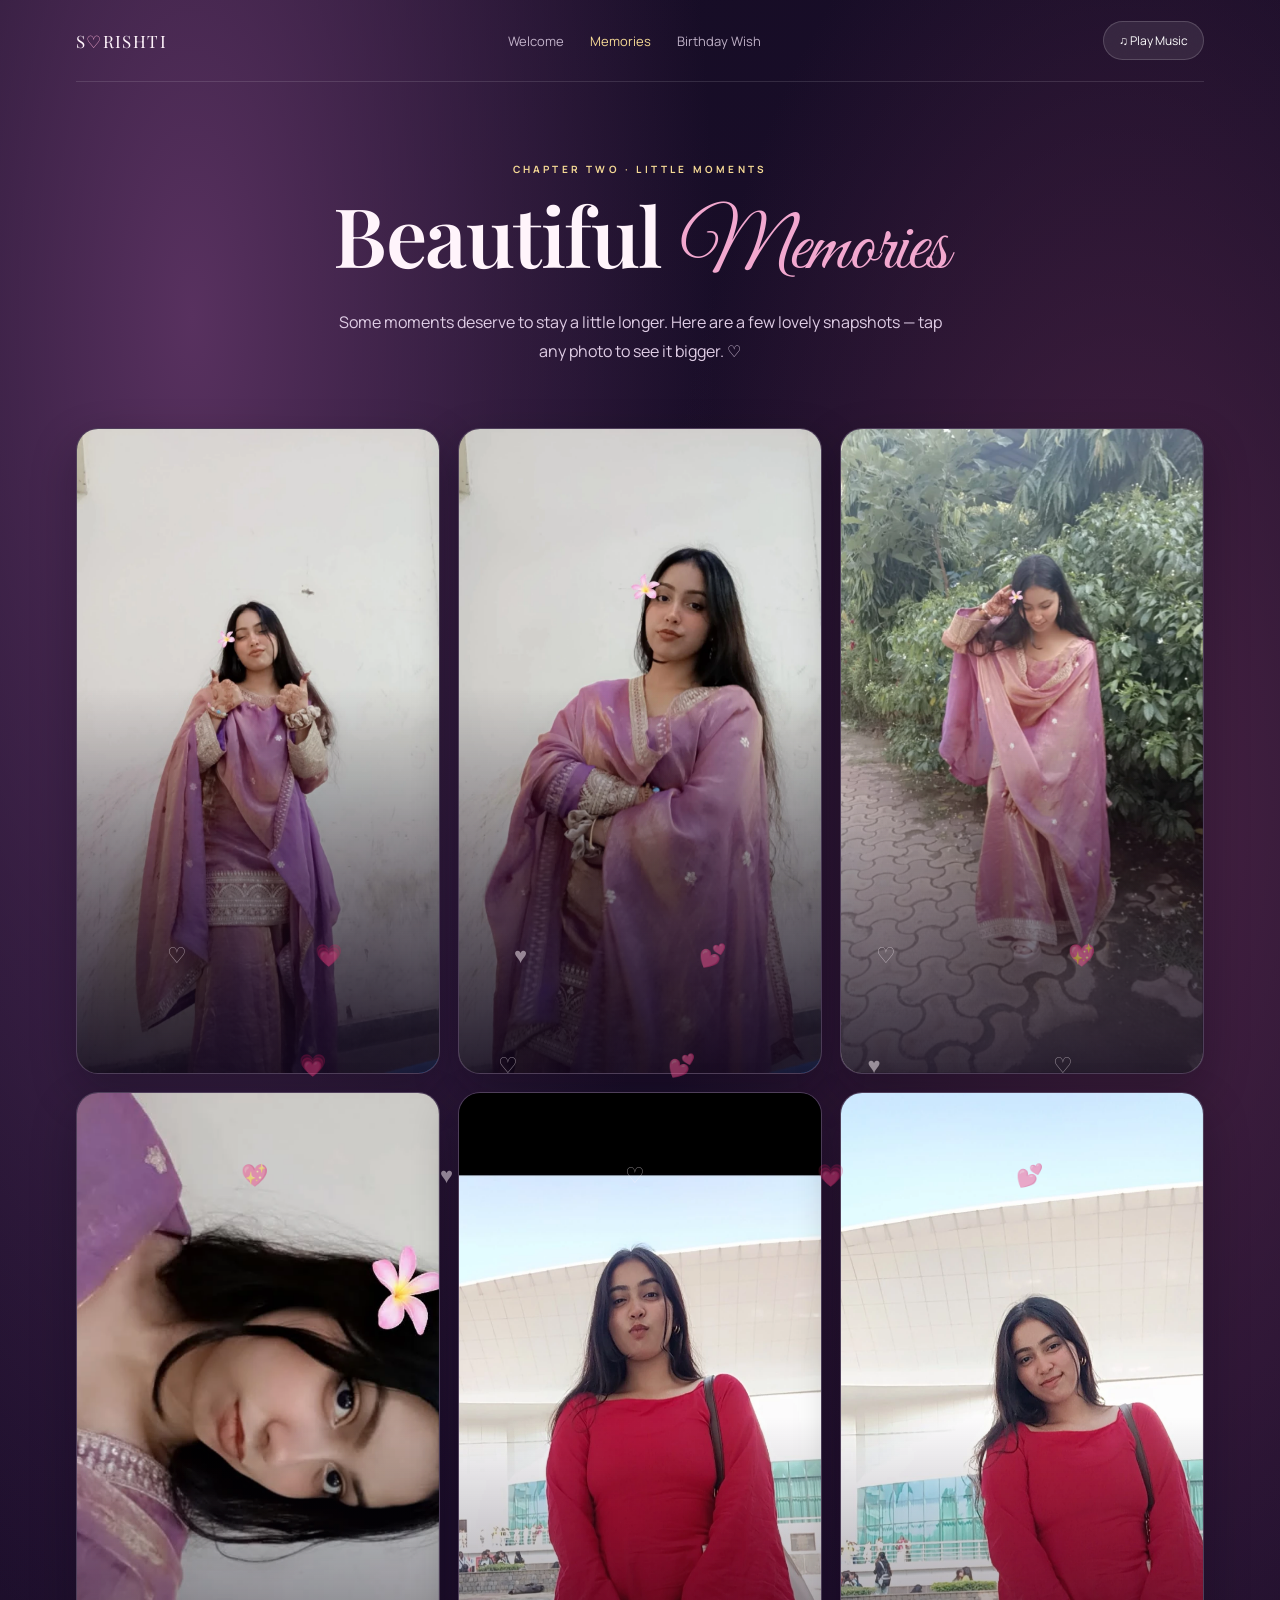
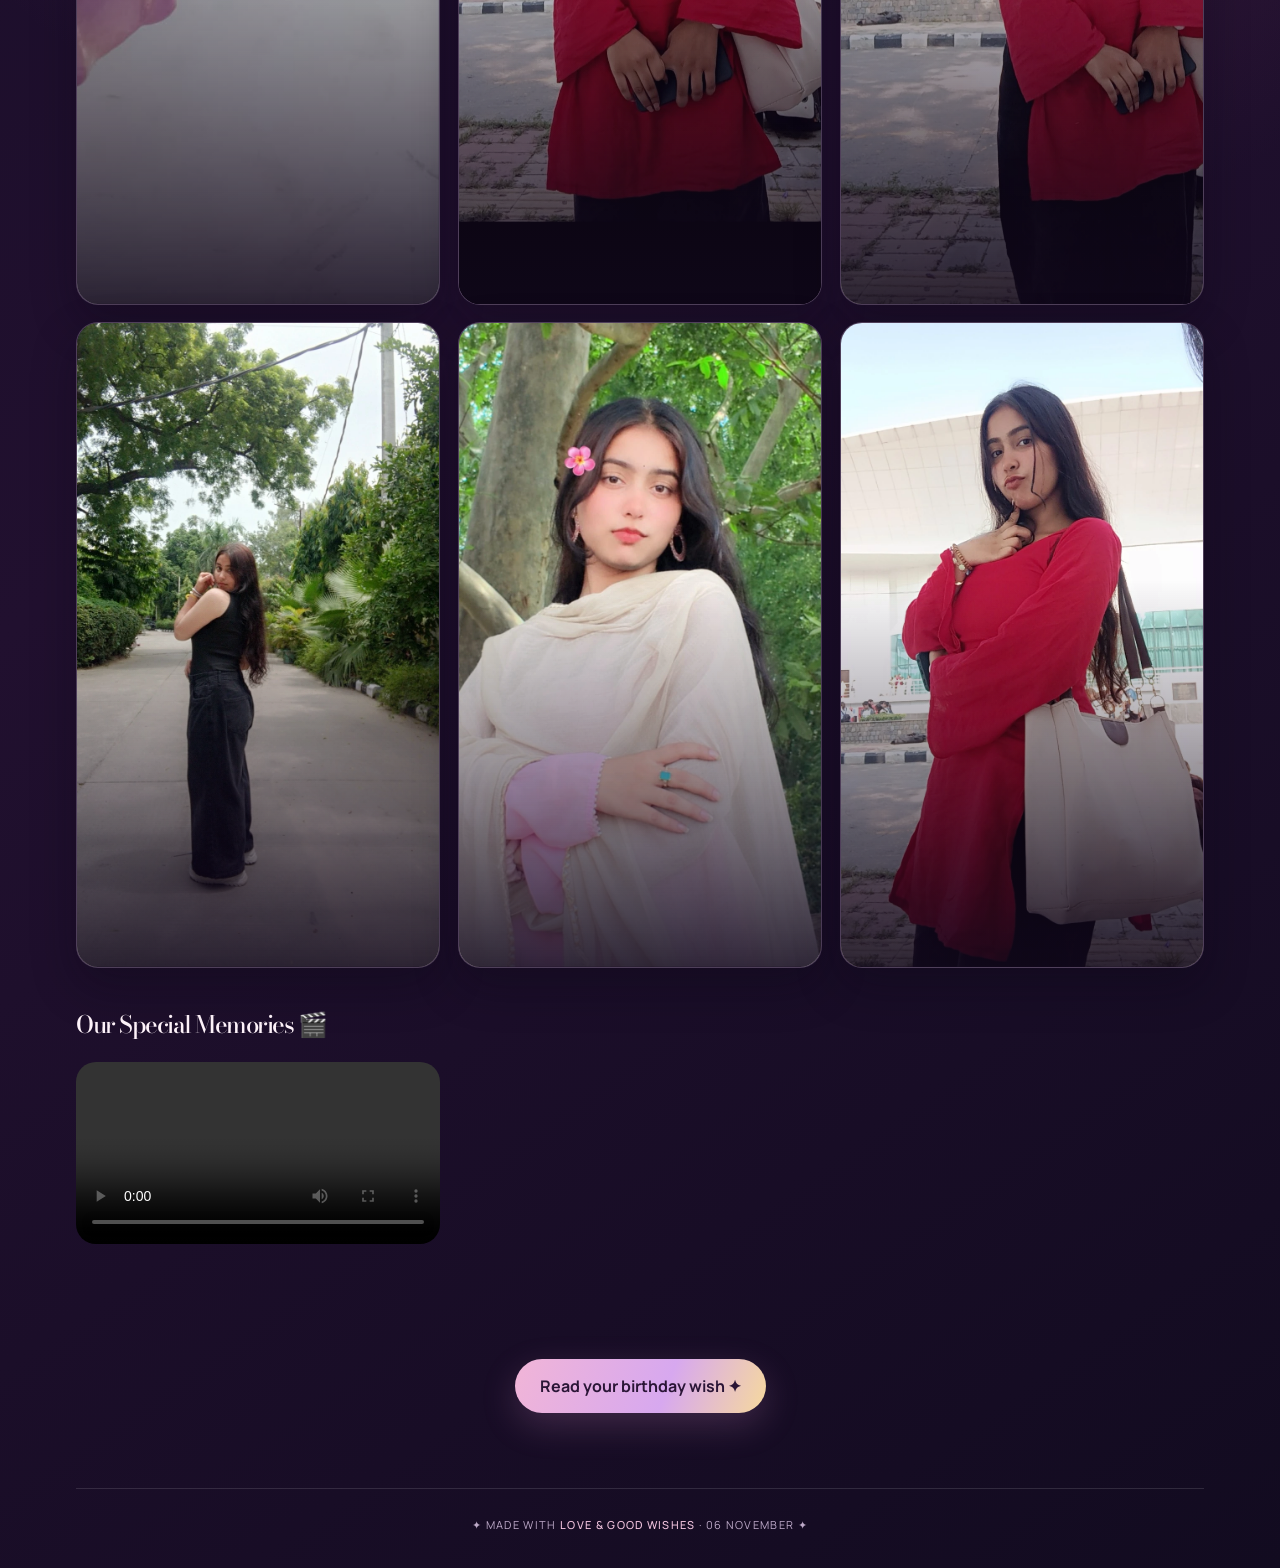
==== memories.html @ ca3b1da4 "Update memories.html" ====
<!DOCTYPE html>
<html lang="en">
<head>
<meta charset="UTF-8"><meta name="viewport" content="width=device-width, initial-scale=1">
<meta name="theme-color" content="#160d27">
<title>Beautiful Memories | Srishti ♡</title>
<link rel="stylesheet" href="style.css">
</head>
<body>
<div class="shell">

    <header class="topbar">
      <a class="brand" href="index.html">S<span>♡</span>RISHTI</a>
      <nav class="nav">
        <a class="" href="index.html">Welcome</a>
        <a class="active" href="memories.html">Memories</a>
        <a class="" href="wish.html">Birthday Wish</a>
      </nav>
      <button class="music-btn" data-music type="button"><span class="music-dot"></span> Play Music</button>
    </header>

<main>
<section class="page-hero">
 <div class="eyebrow">CHAPTER TWO · LITTLE MOMENTS</div>
 <h1>Beautiful <span class="script">Memories</span></h1>
 <p>Some moments deserve to stay a little longer. Here are a few lovely snapshots — tap any photo to see it bigger. ♡</p>
</section>
<section class="gallery">
<article class="photo-card">
  <img src="memory-6.webp" alt="Memory 1">
</article>

<article class="photo-card">
  <img src="memory-7.webp" alt="Memory 2">
</article>

<article class="photo-card">
  <img src="memory-8.webp" alt="Memory 3">
</article>

<article class="photo-card">
  <img src="memory-9.webp" alt="Memory 4">
</article>

<article class="photo-card">
  <img src="memory-1.webp" alt="Memory 5">
</article>

<article class="photo-card">
  <img src="memory-2.webp" alt="Memory 6">
</article>

<article class="photo-card">
  <img src="memory-3.webp" alt="Memory 7">
</article>

<article class="photo-card">
  <img src="memory-4.webp" alt="Memory 8">
</article>

<article class="photo-card">
  <img src="memory-5.webp" alt="Memory 9">
</article>
<section class="memory-video">
  <h2>Our Special Memories 🎬</h2>
  <video controls playsinline preload="metadata"
         style="width:100%;max-width:650px;border-radius:20px;">
    <source src="srishti-video.mp4" type="video/mp4">
    Your browser does not support video.
  </video>
</section>

</section>
<div class="lightbox" id="lightbox"><button type="button" aria-label="Close">×</button><img src="" alt="Expanded memory"></div>
<div style="text-align:center;padding:0 0 75px"><a class="cta" href="wish.html">Read your birthday wish ✦</a></div>
</main>

<footer class="footer">✦ MADE WITH <b>LOVE & GOOD WISHES</b> · 06 NOVEMBER ✦</footer>
</div>
<audio id="birthdayAudio" src="inaam.mp3" preload="auto" loop></audio>
<script src="app.js"></script>
</body></html>
---- style.css ----
@import url('https://fonts.googleapis.com/css2?family=Bodoni+Moda:opsz,wght@6..96,400;6..96,500;6..96,600;6..96,700&family=Great+Vibes&family=Manrope:wght@400;500;600;700;800&display=swap');

@import url('https://fonts.googleapis.com/css2?family=DM+Sans:wght@400;500;600;700&family=Playfair+Display:wght@500;600;700&family=Great+Vibes&display=swap');
:root{--night:#160d27;--night2:#241239;--plum:#43204f;--pink:#f2a8cf;--rose:#d96da9;--lilac:#c9a8f0;--gold:#f5d995;--cream:#fff4fb;--muted:#d8c5df;--glass:rgba(255,255,255,.085);--line:rgba(255,255,255,.17)}
*{box-sizing:border-box}html{scroll-behavior:smooth}body{margin:0;min-height:100vh;color:var(--cream);font-family:'DM Sans',sans-serif;background:radial-gradient(ellipse at 15% 10%,#58315f 0,transparent 34%),radial-gradient(ellipse at 88% 25%,#492344 0,transparent 30%),linear-gradient(145deg,#140c24,#21102f 55%,#120b20);overflow-x:hidden}
body:before{content:"";position:fixed;inset:0;pointer-events:none;opacity:.22;background-image:radial-gradient(#fff 1px,transparent 1.5px);background-size:83px 83px;mask-image:linear-gradient(to bottom,black,transparent 85%);z-index:0}
a{color:inherit;text-decoration:none}button{font:inherit;cursor:pointer}.shell{position:relative;z-index:1;max-width:1180px;margin:auto;padding:0 26px}.topbar{height:82px;display:flex;align-items:center;justify-content:space-between;gap:18px;border-bottom:1px solid rgba(255,255,255,.12);position:relative;z-index:5}.brand{font-family:'Playfair Display',serif;letter-spacing:.08em;font-size:17px}.brand span{color:var(--pink)}.nav{display:flex;align-items:center;gap:26px;color:#e8d9ee;font-size:13px}.nav a{opacity:.8;transition:.25s}.nav a:hover,.nav a.active{opacity:1;color:var(--gold)}.music-btn{border:1px solid var(--line);background:var(--glass);color:white;border-radius:999px;padding:10px 15px;font-size:12px;display:flex;align-items:center;gap:9px;backdrop-filter:blur(12px)}.music-dot{width:7px;height:7px;background:var(--pink);border-radius:50%;box-shadow:0 0 12px var(--pink)}
.eyebrow{font-size:10px;letter-spacing:.32em;text-transform:uppercase;color:var(--gold);font-weight:700}.serif{font-family:'Playfair Display',serif}.script{font-family:'Great Vibes',cursive;color:var(--pink);font-weight:400}.hero{min-height:calc(100vh - 82px);display:grid;place-items:center;text-align:center;padding:70px 0 90px;position:relative}.hero-inner{max-width:850px;position:relative}.hero h1{font-family:'Playfair Display',serif;font-size:clamp(64px,12vw,132px);line-height:.96;letter-spacing:-.055em;margin:22px 0 8px;text-shadow:0 10px 45px #e18acb38}.hero h1 .name{display:block;color:#ffe8f5;font-style:italic}.hero .scriptline{font-size:clamp(38px,6vw,66px);margin:4px 0 22px}.lead{max-width:590px;margin:0 auto;color:#e6d5e9;line-height:1.85;font-size:15px}.pill{display:inline-flex;align-items:center;gap:9px;border:1px solid var(--line);background:rgba(255,255,255,.06);border-radius:999px;padding:10px 16px;color:#f3ddec;font-size:11px;letter-spacing:.14em;text-transform:uppercase}.cta{display:inline-flex;align-items:center;justify-content:center;gap:12px;margin-top:30px;border:0;border-radius:999px;padding:16px 25px;background:linear-gradient(110deg,#f1b5d7,#d7a8ef 60%,#f6d99d);color:#2a1536;font-weight:700;box-shadow:0 12px 35px #d88ecb35;transition:transform .25s,box-shadow .25s}.cta:hover{transform:translateY(-3px);box-shadow:0 18px 42px #d88ecb55}.ghost{display:inline-flex;border:1px solid var(--line);border-radius:999px;padding:14px 20px;margin-top:14px;color:#f7e8f4;background:rgba(255,255,255,.04)}.orb{position:absolute;border-radius:50%;filter:blur(1px);pointer-events:none;animation:float 8s ease-in-out infinite}.orb.one{width:160px;height:160px;background:radial-gradient(circle,#d979b850,transparent 70%);left:-8%;top:16%}.orb.two{width:230px;height:230px;background:radial-gradient(circle,#a884df3b,transparent 70%);right:-13%;bottom:12%;animation-delay:-3s}.sparkle{position:absolute;color:#f5c7e7;opacity:.75;animation:twinkle 3.2s infinite}.sparkle.s1{left:12%;top:26%}.sparkle.s2{right:13%;top:18%;animation-delay:1s}.sparkle.s3{right:24%;bottom:17%;animation-delay:2s}.countdown{display:flex;justify-content:center;gap:10px;margin:38px auto 0}.timebox{min-width:76px;padding:13px 10px;border:1px solid var(--line);border-radius:17px;background:rgba(255,255,255,.055);backdrop-filter:blur(10px)}.timebox b{display:block;font-family:'Playfair Display',serif;font-size:26px;color:#fff}.timebox small{font-size:9px;letter-spacing:.18em;color:#d9c4df;text-transform:uppercase}
.section{padding:80px 0}.section-head{text-align:center;margin:0 auto 36px;max-width:720px}.section-head h2{font:600 clamp(38px,6vw,64px)/1.1 'Playfair Display',serif;margin:12px 0}.section-head p{color:#ddcce4;line-height:1.8}.feature-grid{display:grid;grid-template-columns:repeat(3,1fr);gap:18px}.feature{padding:24px;border:1px solid var(--line);background:linear-gradient(145deg,rgba(255,255,255,.09),rgba(255,255,255,.035));border-radius:22px;min-height:180px;backdrop-filter:blur(10px)}.feature .icon{font-size:26px}.feature h3{font:600 20px 'Playfair Display',serif;margin:16px 0 8px}.feature p{font-size:13px;line-height:1.7;color:#d9c9e0;margin:0}
.page-hero{padding:80px 0 40px;text-align:center}.page-hero h1{font:600 clamp(48px,8vw,82px)/1.05 'Playfair Display',serif;margin:15px 0}.page-hero p{color:#dfcde5;max-width:620px;margin:0 auto;line-height:1.8}.gallery{display:grid;grid-template-columns:repeat(3,1fr);gap:18px;padding:22px 0 80px}.photo-card{position:relative;overflow:hidden;border:1px solid var(--line);border-radius:22px;background:#2b1839;min-height:310px;cursor:pointer;box-shadow:0 18px 45px #08051155;transition:transform .35s,border-color .35s}.photo-card:nth-child(2),.photo-card:nth-child(5){transform:translateY(28px)}.photo-card:hover{transform:translateY(-7px) scale(1.015);border-color:#efb1dc}.photo-card:nth-child(2):hover,.photo-card:nth-child(5):hover{transform:translateY(18px) scale(1.015)}.photo-card img{width:100%;height:100%;min-height:310px;object-fit:cover;display:block;transition:transform .7s}.photo-card:hover img{transform:scale(1.06)}.photo-card:after{content:"";position:absolute;inset:40% 0 0;background:linear-gradient(transparent,rgba(17,8,28,.86))}.photo-caption{position:absolute;z-index:1;bottom:18px;left:20px;right:20px;font:20px 'Playfair Display',serif}.photo-caption small{display:block;font:10px 'DM Sans',sans-serif;letter-spacing:.18em;text-transform:uppercase;color:var(--gold);margin-bottom:6px}
.lightbox{position:fixed;inset:0;background:rgba(9,4,17,.91);z-index:30;display:none;align-items:center;justify-content:center;padding:24px;backdrop-filter:blur(12px)}.lightbox.open{display:flex}.lightbox img{max-width:min(90vw,650px);max-height:84vh;object-fit:contain;border-radius:16px;box-shadow:0 20px 70px #000}.lightbox button{position:absolute;top:22px;right:25px;border:1px solid var(--line);background:#ffffff18;color:white;border-radius:50%;width:44px;height:44px;font-size:22px}
.wish-wrap{max-width:850px;margin:0 auto 90px;text-align:center}.envelope{margin:34px auto 26px;width:min(100%,520px);height:280px;position:relative;border:1px solid #f0b5d64d;border-radius:18px;background:linear-gradient(135deg,#6c3a71,#39204e);box-shadow:0 28px 80px #09041177;display:grid;place-items:center;overflow:hidden}.envelope:before{content:"";position:absolute;inset:0;background:linear-gradient(135deg,transparent 49.7%,#f0b5d633 50%,transparent 50.5%),linear-gradient(225deg,transparent 49.7%,#f0b5d633 50%,transparent 50.5%);opacity:.7}.envelope-inner{position:relative;z-index:1;padding:24px}.seal{width:62px;height:62px;border-radius:50%;display:grid;place-items:center;margin:0 auto 14px;background:linear-gradient(135deg,#f8c5df,#f5dc9f);color:#4a2351;font-size:25px;box-shadow:0 0 35px #f1b5d766}.envelope h2{font:30px 'Playfair Display',serif;margin:0 0 8px}.envelope p{color:#ead9ed;font-size:13px}.wish-letter{display:none;text-align:left;margin:25px auto 0;padding:clamp(25px,5vw,48px);border:1px solid #f1c4df55;border-radius:24px;background:linear-gradient(145deg,#fff0f8,#f6e7ff);color:#48264e;box-shadow:0 20px 70px #08031166;line-height:1.9}.wish-letter.show{display:block;animation:rise .8s both}.wish-letter h2{font:600 clamp(32px,5vw,48px) 'Playfair Display',serif;color:#71365f;text-align:center;margin:0 0 22px}.wish-letter p{font-size:15px}.signature{font:42px 'Great Vibes',cursive;color:#a34d85;text-align:right;margin-top:25px}.cake{width:150px;height:118px;margin:34px auto 0;position:relative}.cake .layer{position:absolute;left:10px;right:10px;height:35px;border-radius:12px 12px 8px 8px;background:linear-gradient(90deg,#f7bfdc,#fff0f6,#eaa1cc);box-shadow:inset 0 -7px #d47eaf}.cake .l1{bottom:0}.cake .l2{bottom:29px;left:20px;right:20px;background:linear-gradient(90deg,#d9b6f4,#fff0fa,#c79ce9)}.cake .candle{position:absolute;bottom:85px;left:72px;width:7px;height:25px;background:repeating-linear-gradient(45deg,#fff 0 4px,#e5a2cb 4px 8px);border-radius:4px}.flame{position:absolute;bottom:108px;left:69px;width:13px;height:18px;background:#ffdb83;border-radius:60% 40% 60% 40%;filter:drop-shadow(0 0 10px #ffd879);animation:flicker .6s infinite alternate}
.footer{border-top:1px solid rgba(255,255,255,.12);padding:28px 0 36px;text-align:center;color:#bda9c8;font-size:11px;letter-spacing:.12em}.footer b{color:#f2c4df;font-weight:500}
..intro-overlay.hide{position:fixed;inset:0;z-index:50;background:radial-gradient(ellipse at center,#472452 0,#1a0d29 65%,#10091c 100%);display:grid;place-items:center;text-align:center;padding:25px;transition:opacity .8s,visibility .8s}.intro-overlay.hide{opacity:0;visibility:hidden;pointer-events:none}.intro-card{max-width:620px}.intro-card h2{font:600 clamp(44px,8vw,78px)/1.05 'Playfair Display',serif;margin:16px 0}.intro-card p{color:#dfcde5;line-height:1.8}.intro-card .script{font-size:50px}.intro-note{font-size:11px;color:#bda9c8;margin-top:14px}
.confetti{position:fixed;z-index:40;top:-20px;width:8px;height:13px;pointer-events:none;animation:fall 3.4s linear forwards}
@keyframes float{0%,100%{transform:translateY(0)}50%{transform:translateY(-25px)}}@keyframes twinkle{0%,100%{opacity:.25;transform:scale(.7) rotate(0)}50%{opacity:1;transform:scale(1.2) rotate(30deg)}}@keyframes rise{from{opacity:0;transform:translateY(22px)}to{opacity:1;transform:translateY(0)}}@keyframes flicker{from{transform:scale(.9) rotate(-5deg)}to{transform:scale(1.12) rotate(6deg)}}@keyframes fall{to{transform:translateY(110vh) rotate(720deg);opacity:.1}}
@media(max-width:760px){.shell{padding:0 18px}.topbar{height:auto;min-height:76px;flex-wrap:wrap;padding:16px 0}.nav{order:3;width:100%;justify-content:center;gap:22px;padding-top:5px}.music-btn{padding:9px 12px}.hero{min-height:calc(100vh - 120px);padding:55px 0}.feature-grid{grid-template-columns:1fr}.gallery{grid-template-columns:repeat(2,1fr);gap:12px}.photo-card,.photo-card img{min-height:240px}.photo-card:nth-child(2),.photo-card:nth-child(5){transform:none}.photo-card:nth-child(2):hover,.photo-card:nth-child(5):hover{transform:translateY(-7px) scale(1.015)}.photo-caption{left:12px;bottom:12px;font-size:16px}.photo-caption small{font-size:8px}.countdown{gap:6px}.timebox{min-width:65px;padding:11px 7px}.timebox b{font-size:22px}.section{padding:58px 0}.page-hero{padding:60px 0 28px}.envelope{height:245px}}
@media(max-width:420px){.gallery{grid-template-columns:1fr}.photo-card,.photo-card img{min-height:390px}.nav{font-size:12px;gap:16px}.brand{font-size:15px}}

/* PREMIUM MEMORY GALLERY ANIMATIONS */

.photo-card {
  position: relative;
  overflow: hidden;
  transform: translateY(35px);
  opacity: 0;
  animation: memoryReveal 0.9s ease forwards,
             memoryFloat 5s ease-in-out infinite;
  transition: transform 0.45s ease, box-shadow 0.45s ease;
}

.photo-card:nth-child(2) { animation-delay: 0.15s, 1s; }
.photo-card:nth-child(3) { animation-delay: 0.3s, 1.2s; }
.photo-card:nth-child(4) { animation-delay: 0.45s, 1.4s; }
.photo-card:nth-child(5) { animation-delay: 0.6s, 1.6s; }

.photo-card img {
  transition: transform 0.8s cubic-bezier(.2,.8,.2,1),
              filter 0.6s ease;
  will-change: transform;
}

.photo-card:hover {
  transform: translateY(-12px) scale(1.025);
  box-shadow: 0 20px 55px rgba(220, 130, 255, 0.3),
              0 0 18px rgba(255, 160, 220, 0.3);
  z-index: 5;
}

.photo-card:hover img {
  transform: scale(1.09);
  filter: brightness(1.08) saturate(1.12);
}

@keyframes memoryReveal {
  to {
    opacity: 1;
    transform: translateY(0);
  }
}

@keyframes memoryFloat {
  0%, 100% { translate: 0 0; }
  50% { translate: 0 -5px; }
}

@media (prefers-reduced-motion: reduce) {
  .photo-card,
  .photo-card img {
    animation: none;
    transition: none;
    opacity: 1;
    transform: none;
  }
}

/* PREMIUM PHOTO ANIMATIONS */
.gallery .photo-card {
  opacity: 0;
  animation: photoEntrance 1s ease forwards;
  transition: transform .5s ease, box-shadow .5s ease;
}

.gallery .photo-card:nth-child(2) { animation-delay: .2s; }
.gallery .photo-card:nth-child(3) { animation-delay: .4s; }
.gallery .photo-card:nth-child(4) { animation-delay: .6s; }
.gallery .photo-card:nth-child(5) { animation-delay: .8s; }
.gallery .photo-card:nth-child(6) { animation-delay: 1s; }

@keyframes photoEntrance {
  from {
    opacity: 0;
    transform: translateY(45px) scale(.96);
  }
  to {
    opacity: 1;
    transform: translateY(0) scale(1);
  }
}

.gallery .photo-card:hover {
  transform: translateY(-12px) scale(1.035);
  box-shadow: 0 15px 45px rgba(235, 140, 255, .4);
  border-color: #f2a8cf;
  z-index: 5;
}

.gallery .photo-card img {
  transition: transform .8s ease, filter .6s ease;
}

.gallery .photo-card:hover img {
  transform: scale(1.1);
  filter: brightness(1.1);
}

@media (prefers-reduced-motion: reduce) {
  .gallery .photo-card {
    animation: none;
    opacity: 1;
  }
}

/* DREAMY FLOATING HEARTS */
body::before,
body::after {
  content: "♡     💗       ♥       💕      ♡       💖\A      💗       ♡      💕       ♥       ♡\A  💖       ♥       ♡       💗       💕";
  white-space: pre;
  position: fixed;
  left: 0;
  width: 100%;
  height: 100%;
  pointer-events: none;
  z-index: 20;
  text-align: center;
  font-size: 22px;
  line-height: 110px;
  letter-spacing: 18px;
}

body::before {
  top: -100%;
  animation: fallingHearts 18s linear infinite;
  opacity: .65;
}

body::after {
  top: 100%;
  animation: risingHearts 20s linear infinite;
  opacity: .5;
}

@keyframes fallingHearts {
  from { transform: translateY(0); }
  to { transform: translateY(200vh); }
}

@keyframes risingHearts {
  from { transform: translateY(0); }
  to { transform: translateY(-200vh); }
}

/* LUXURY BIRTHDAY TYPOGRAPHY */
body {
  font-family: 'Manrope', sans-serif;
}

h1, h2, h3 {
  font-family: 'Bodoni Moda', serif;
  font-weight: 500;
  letter-spacing: -1.5px;
}

p, button, nav, a {
  font-family: 'Manrope', sans-serif;
}

h1 em, h2 em, h3 em {
  font-family: 'Great Vibes', cursive;
  font-weight: 400;
  letter-spacing: 0;
}

/* CINEMATIC BIRTHDAY TEXT ANIMATION */

.page-hero h1 {
  animation: titleReveal 1.8s cubic-bezier(.2,.8,.2,1) both;
}

.page-hero h1 em {
  display: inline-block;
  animation: nameReveal 2s ease both, nameGlow 3s ease-in-out 2s infinite alternate;
}

.page-hero p {
  animation: paragraphReveal 1.5s ease 1s both;
}

.page-hero .eyebrow {
  animation: paragraphReveal 1.2s ease .4s both;
}

@keyframes titleReveal {
  from {
    opacity: 0;
    transform: translateY(65px);
    filter: blur(12px);
  }
  to {
    opacity: 1;
    transform: translateY(0);
    filter: blur(0);
  }
}

@keyframes nameReveal {
  from {
    opacity: 0;
    transform: translateY(35px) scale(.85);
    filter: blur(10px);
  }
  to {
    opacity: 1;
    transform: translateY(0) scale(1);
    filter: blur(0);
  }
}

@keyframes nameGlow {
  from {
    text-shadow: 0 0 5px rgba(255,160,210,.2);
  }
  to {
    text-shadow: 0 0 18px rgba(255,160,210,.7),
                 0 0 35px rgba(255,120,190,.35);
  }
}

@keyframes paragraphReveal {
  from {
    opacity: 0;
    transform: translateY(25px);
  }
  to {
    opacity: 1;
    transform: translateY(0);
  }
}

@media (prefers-reduced-motion: reduce) {
  .page-hero h1,
  .page-hero h1 em,
  .page-hero p,
  .page-hero .eyebrow {
    animation: none;
    opacity: 1;
    filter: none;
    transform: none;
  }
}

/* CINEMATIC BIRTHDAY TEXT ANIMATION */

.page-hero h1 {
  animation: titleReveal 1.8s cubic-bezier(.2,.8,.2,1) both;
}

.page-hero h1 em {
  display: inline-block;
  animation: nameReveal 2s ease both, nameGlow 3s ease-in-out 2s infinite alternate;
}

.page-hero p {
  animation: paragraphReveal 1.5s ease 1s both;
}

.page-hero .eyebrow {
  animation: paragraphReveal 1.2s ease .4s both;
}

@keyframes titleReveal {
  from {
    opacity: 0;
    transform: translateY(65px);
    filter: blur(12px);
  }
  to {
    opacity: 1;
    transform: translateY(0);
    filter: blur(0);
  }
}

@keyframes nameReveal {
  from {
    opacity: 0;
    transform: translateY(35px) scale(.85);
    filter: blur(10px);
  }
  to {
    opacity: 1;
    transform: translateY(0) scale(1);
    filter: blur(0);
  }
}

@keyframes nameGlow {
  from {
    text-shadow: 0 0 5px rgba(255,160,210,.2);
  }
  to {
    text-shadow: 0 0 18px rgba(255,160,210,.7),
                 0 0 35px rgba(255,120,190,.35);
  }
}

@keyframes paragraphReveal {
  from {
    opacity: 0;
    transform: translateY(25px);
  }
  to {
    opacity: 1;
    transform: translateY(0);
  }
}

@media (prefers-reduced-motion: reduce) {
  .page-hero h1,
  .page-hero h1 em,
  .page-hero p,
  .page-hero .eyebrow {
    animation: none;
    opacity: 1;
    filter: none;
    transform: none;
  }
}

.love-finale {
  text-align: center;
  padding: 65px 10px;
  margin: 30px auto;
  overflow: hidden;
}

.love-frame {
  display: flex;
  justify-content: center;
  align-items: center;
  gap: 18px;
}

.love-bar {
  width: 6px;
  height: 100px;
  border-radius: 20px;
  background: linear-gradient(white, #f2a8cf);
  box-shadow: 0 0 20px #f2a8cf;
  animation: barGlow 2s infinite alternate;
}

.love-words {
  display: flex;
  align-items: center;
  gap: 12px;
  font: 800 clamp(38px, 9vw, 75px) 'Manrope', sans-serif;
  color: white;
}

.love-i, .love-you {
  animation: textShow 1.5s both;
}

.love-you { animation-delay: 1s; }

.love-heart {
  color: #ff477e;
  animation: heartbeat 1s infinite;
  text-shadow: 0 0 25px #ff477e;
}

.love-name {
  margin-top: 30px;
  font: 65px 'Great Vibes', cursive;
  color: #f2a8cf;
  animation: nameGlow 2s infinite alternate;
}

.love-caption {
  color: #f5d995;
  letter-spacing: 5px;
}

@keyframes textShow {
  from { opacity: 0; transform: translateY(35px); }
  to { opacity: 1; transform: translateY(0); }
}

@keyframes heartbeat {
  50% { transform: scale(1.2); }
}

@keyframes barGlow {
  to { box-shadow: 0 0 35px #ff8bc7; }
}

@keyframes nameGlow {
  to { text-shadow: 0 0 30px #f2a8cf; }
}

/* PREMIUM CHAPTER SECTION ANIMATION */

.section-head {
  animation: chapterHeading 1.2s ease both;
}

.section-head h2 {
  text-shadow: 0 0 25px rgba(242,168,207,.25);
}

.feature-grid .feature {
  opacity: 0;
  animation: chapterCard 1s cubic-bezier(.2,.8,.2,1) forwards;
  transition: transform .45s ease, box-shadow .45s ease,
              border-color .45s ease;
  position: relative;
  overflow: hidden;
}

.feature-grid .feature:nth-child(1) {
  animation-delay: .2s;
}
.feature-grid .feature:nth-child(2) {
  animation-delay: .45s;
}
.feature-grid .feature:nth-child(3) {
  animation-delay: .7s;
}

.feature-grid .feature::before {
  content: "";
  position: absolute;
  top: 0;
  left: -120%;
  width: 70%;
  height: 100%;
  background: linear-gradient(
    110deg, transparent, rgba(255,255,255,.12), transparent
  );
  transition: left .8s ease;
  pointer-events: none;
}

.feature-grid .feature:hover {
  transform: translateY(-10px);
  border-color: #f2a8cf;
  box-shadow: 0 18px 45px rgba(242,168,207,.2);
}

.feature-grid .feature:hover::before {
  left: 150%;
}

.feature-grid .feature .icon {
  display: inline-block;
  animation: iconFloat 3s ease-in-out infinite;
}

@keyframes chapterHeading {
  from { opacity: 0; transform: translateY(35px); filter: blur(8px); }
  to { opacity: 1; transform: translateY(0); filter: blur(0); }
}

@keyframes chapterCard {
  from { opacity: 0; transform: translateY(55px) scale(.96); }
  to { opacity: 1; transform: translateY(0) scale(1); }
}

@keyframes iconFloat {
  0%, 100% { transform: translateY(0); }
  50% { transform: translateY(-6px); }
}

@media (prefers-reduced-motion: reduce) {
  .section-head, .feature-grid .feature, .feature-grid .feature .icon {
    animation: none;
    opacity: 1;
    transform: none;
  }
}

/* MOBILE RESPONSIVE LOVE FINALE */

.love-finale {
  width: 100%;
  max-width: 100%;
  padding: 45px 8px 30px;
  box-sizing: border-box;
}

.love-frame {
  width: 100%;
  gap: 8px;
  justify-content: center;
}

.love-words {
  font-size: clamp(27px, 9vw, 75px);
  gap: clamp(5px, 2vw, 12px);
  white-space: nowrap;
}

.love-bar {
  width: 4px;
  height: 75px;
  flex-shrink: 0;
}

.love-name {
  font-size: clamp(42px, 12vw, 65px);
  overflow-wrap: anywhere;
}

.love-caption {
  font-size: 10px;
  letter-spacing: 3px;
}

@media (max-width: 380px) {
  .love-words {
    font-size: 26px;
    gap: 5px;
  }

  .love-bar {
    height: 60px;
  }
}

/* SRISHTI NEON HEART - PREMIUM DESIGN */

.srishti-heart-section {
  position: relative;
  width: 100%;
  padding: 35px 8px;
  text-align: center;
  overflow: hidden;
  box-sizing: border-box;
}

.heart-heading {
  color: #f5d995;
  font: 700 10px 'Manrope', sans-serif;
  letter-spacing: 4px;
  margin-bottom: 15px;
}

.heart-stage {
  position: relative;
  width: 100%;
  max-width: 850px;
  height: clamp(340px, 65vw, 520px);
  margin: auto;
}

#heart {
  position: absolute;
  inset: 0;
  width: 100%;
  height: 100%;
  pointer-events: none;
  z-index: 1;
}

.heart-center {
  position: absolute;
  z-index: 2;
  top: 50%;
  left: 50%;
  transform: translate(-50%, -50%);
  width: 75%;
  pointer-events: none;
}

.center-small {
  display: block;
  color: #f5d995;
  font-size: 9px;
  letter-spacing: 3px;
}

.center-name {
  font: 400 clamp(38px, 8vw, 68px) 'Great Vibes', cursive;
  color: #ffc0df;
  text-shadow: 0 0 15px #ff75b8, 0 0 35px #e85ba7;
  animation: srishtiGlow 2s infinite alternate;
}

.center-heart {
  display: block;
  color: #ff75b8;
  font-size: 25px;
  animation: srishtiBeat 1.2s infinite;
}

.heart-footer {
  color: #e9b0d1;
  font-size: 10px;
  letter-spacing: 3px;
  margin-top: 10px;
}

@keyframes srishtiGlow {
  to {
    text-shadow: 0 0 25px #ff75b8, 0 0 55px #e85ba7;
  }
}

@keyframes srishtiBeat {
  50% { transform: scale(1.3); }
}

@media(max-width:480px) {
  .heart-stage { height: 360px; }
  .heart-heading, .heart-footer {
    letter-spacing: 2px;
  }
}
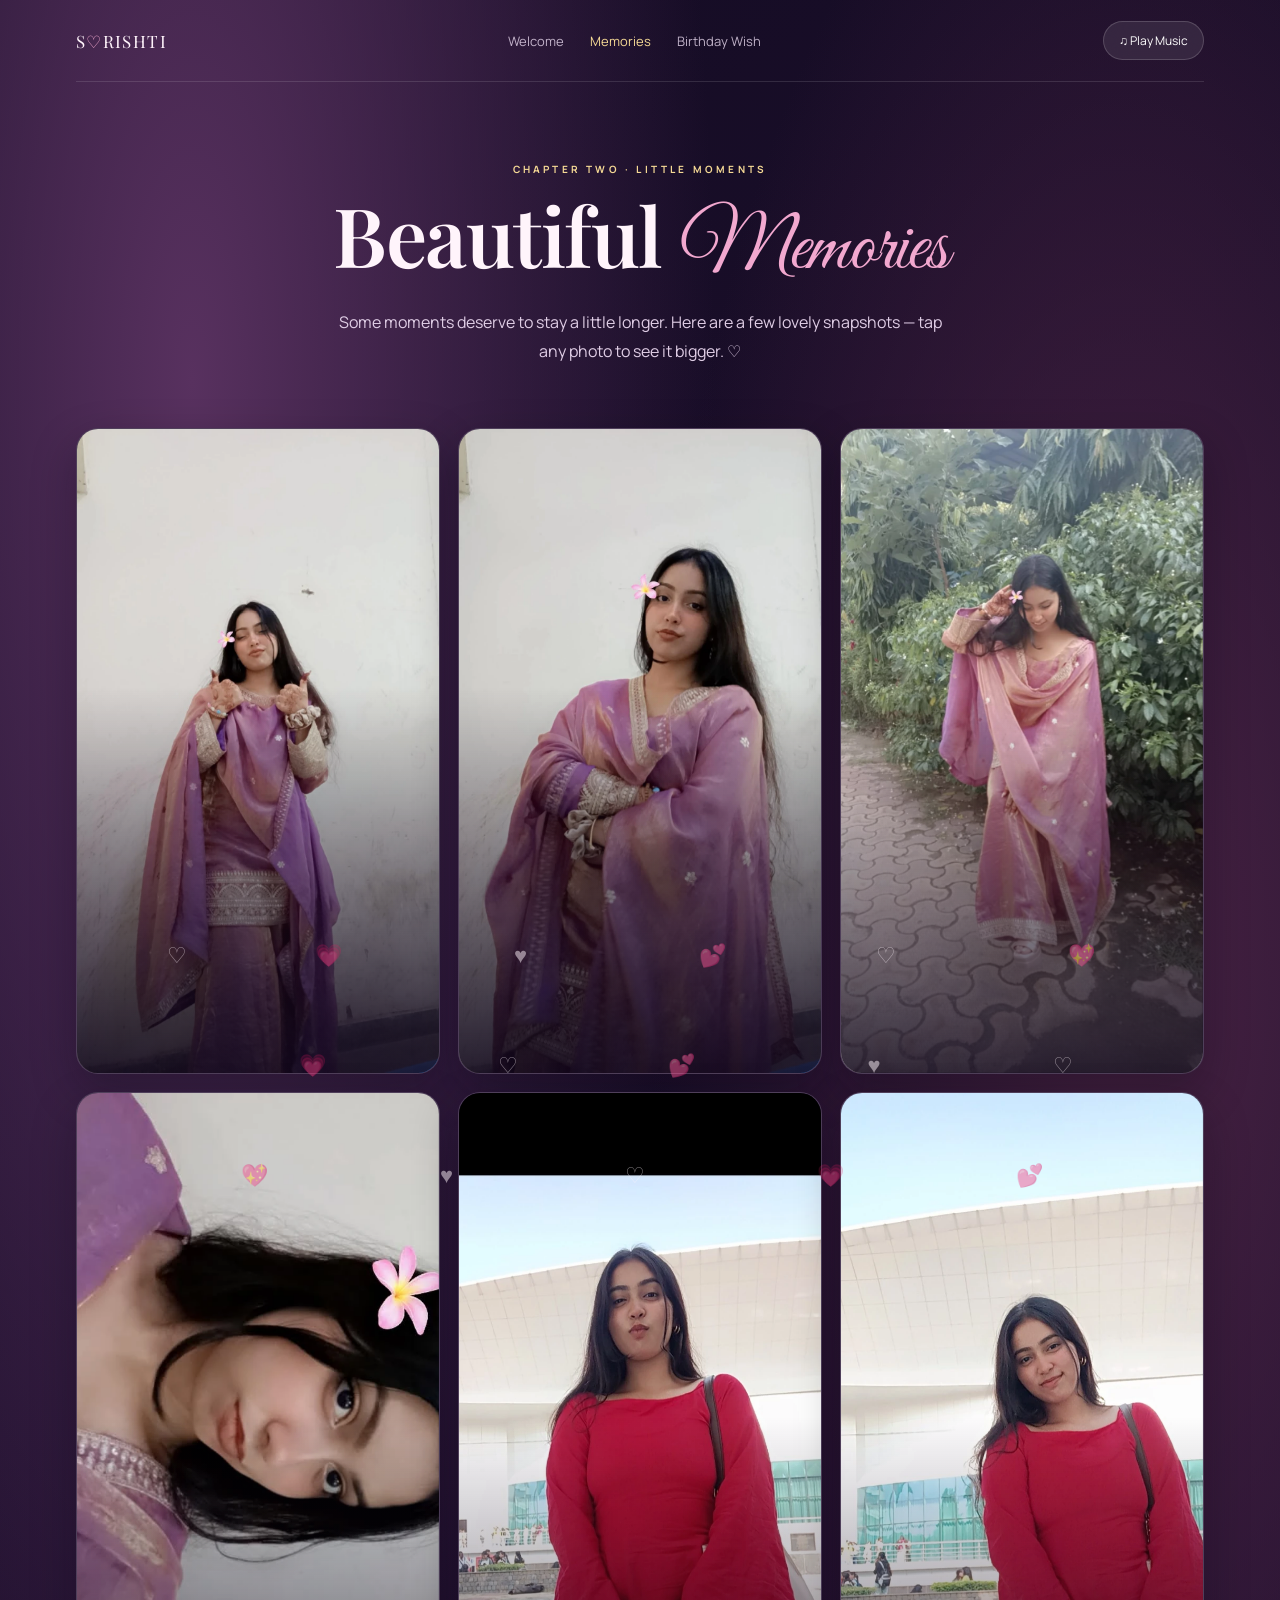
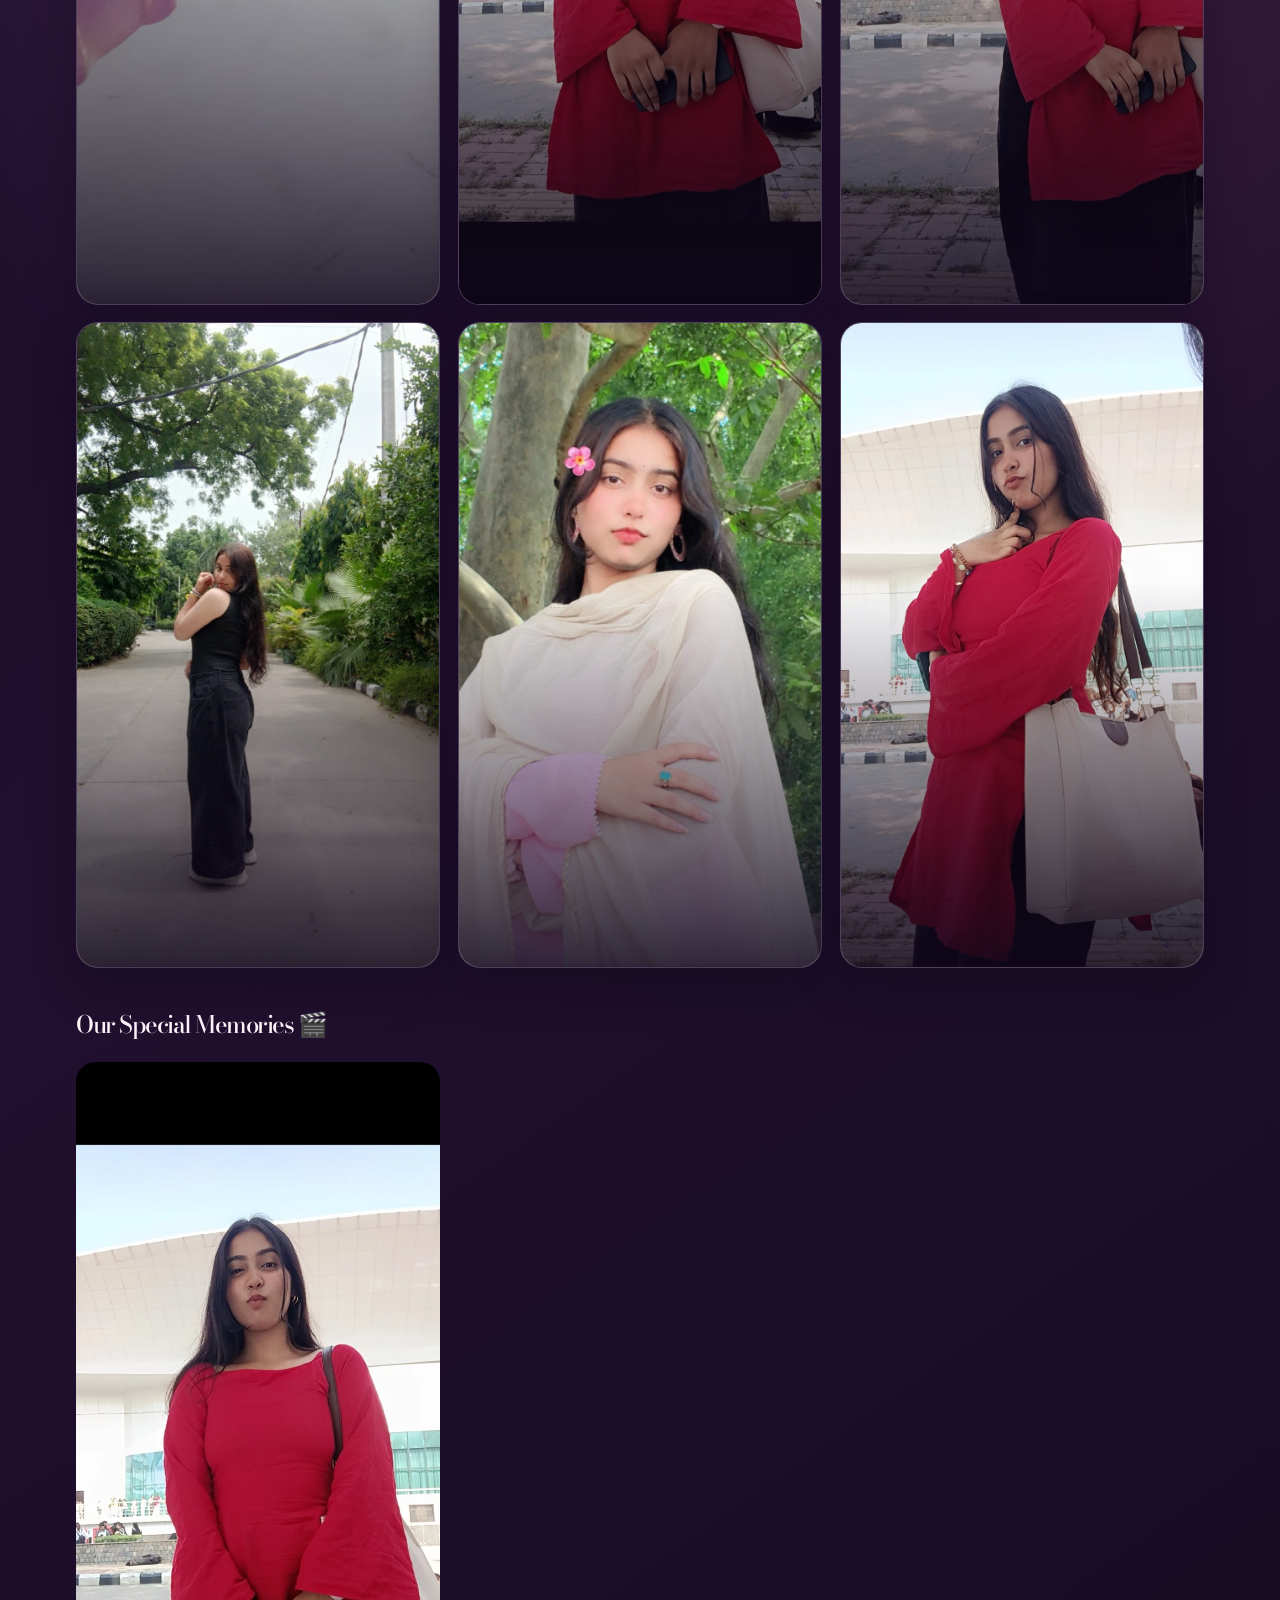
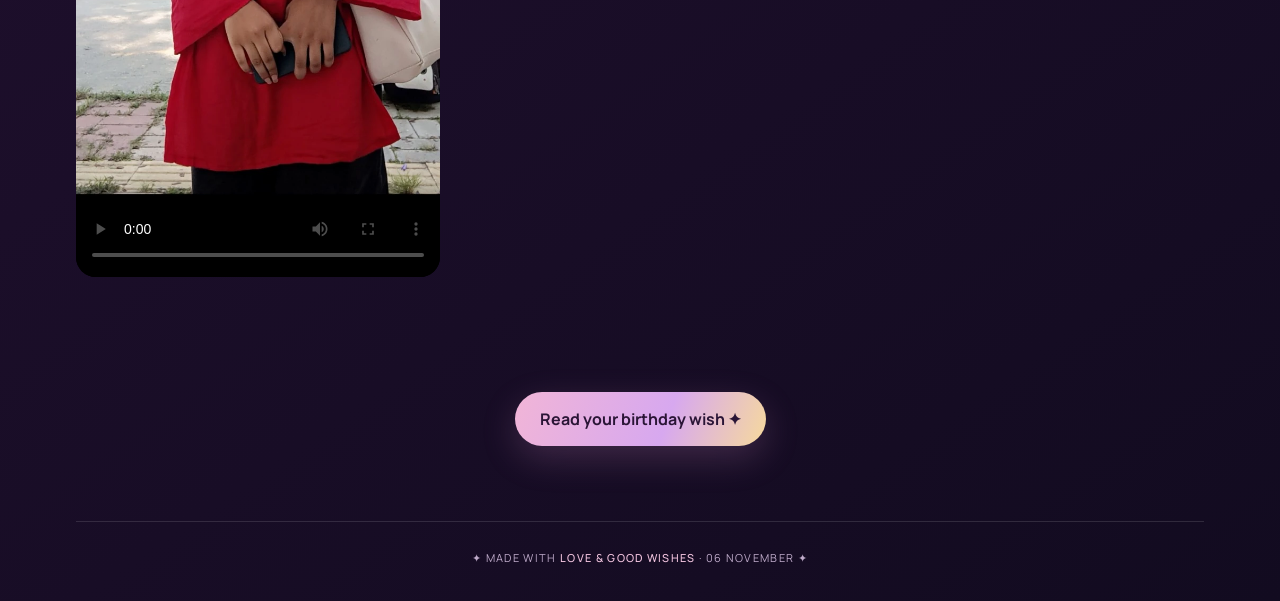
==== commit 7e4fb8e2: "Update memories.html" ====
--- a/memories.html
+++ b/memories.html
@@ -63,13 +63,13 @@
 </article>
 <section class="memory-video">
   <h2>Our Special Memories 🎬</h2>
+
   <video controls playsinline preload="metadata"
+         poster="memory-1.webp"
          style="width:100%;max-width:650px;border-radius:20px;">
     <source src="srishti-video.mp4" type="video/mp4">
-    Your browser does not support video.
   </video>
 </section>
-
 </section>
 <div class="lightbox" id="lightbox"><button type="button" aria-label="Close">×</button><img src="" alt="Expanded memory"></div>
 <div style="text-align:center;padding:0 0 75px"><a class="cta" href="wish.html">Read your birthday wish ✦</a></div>
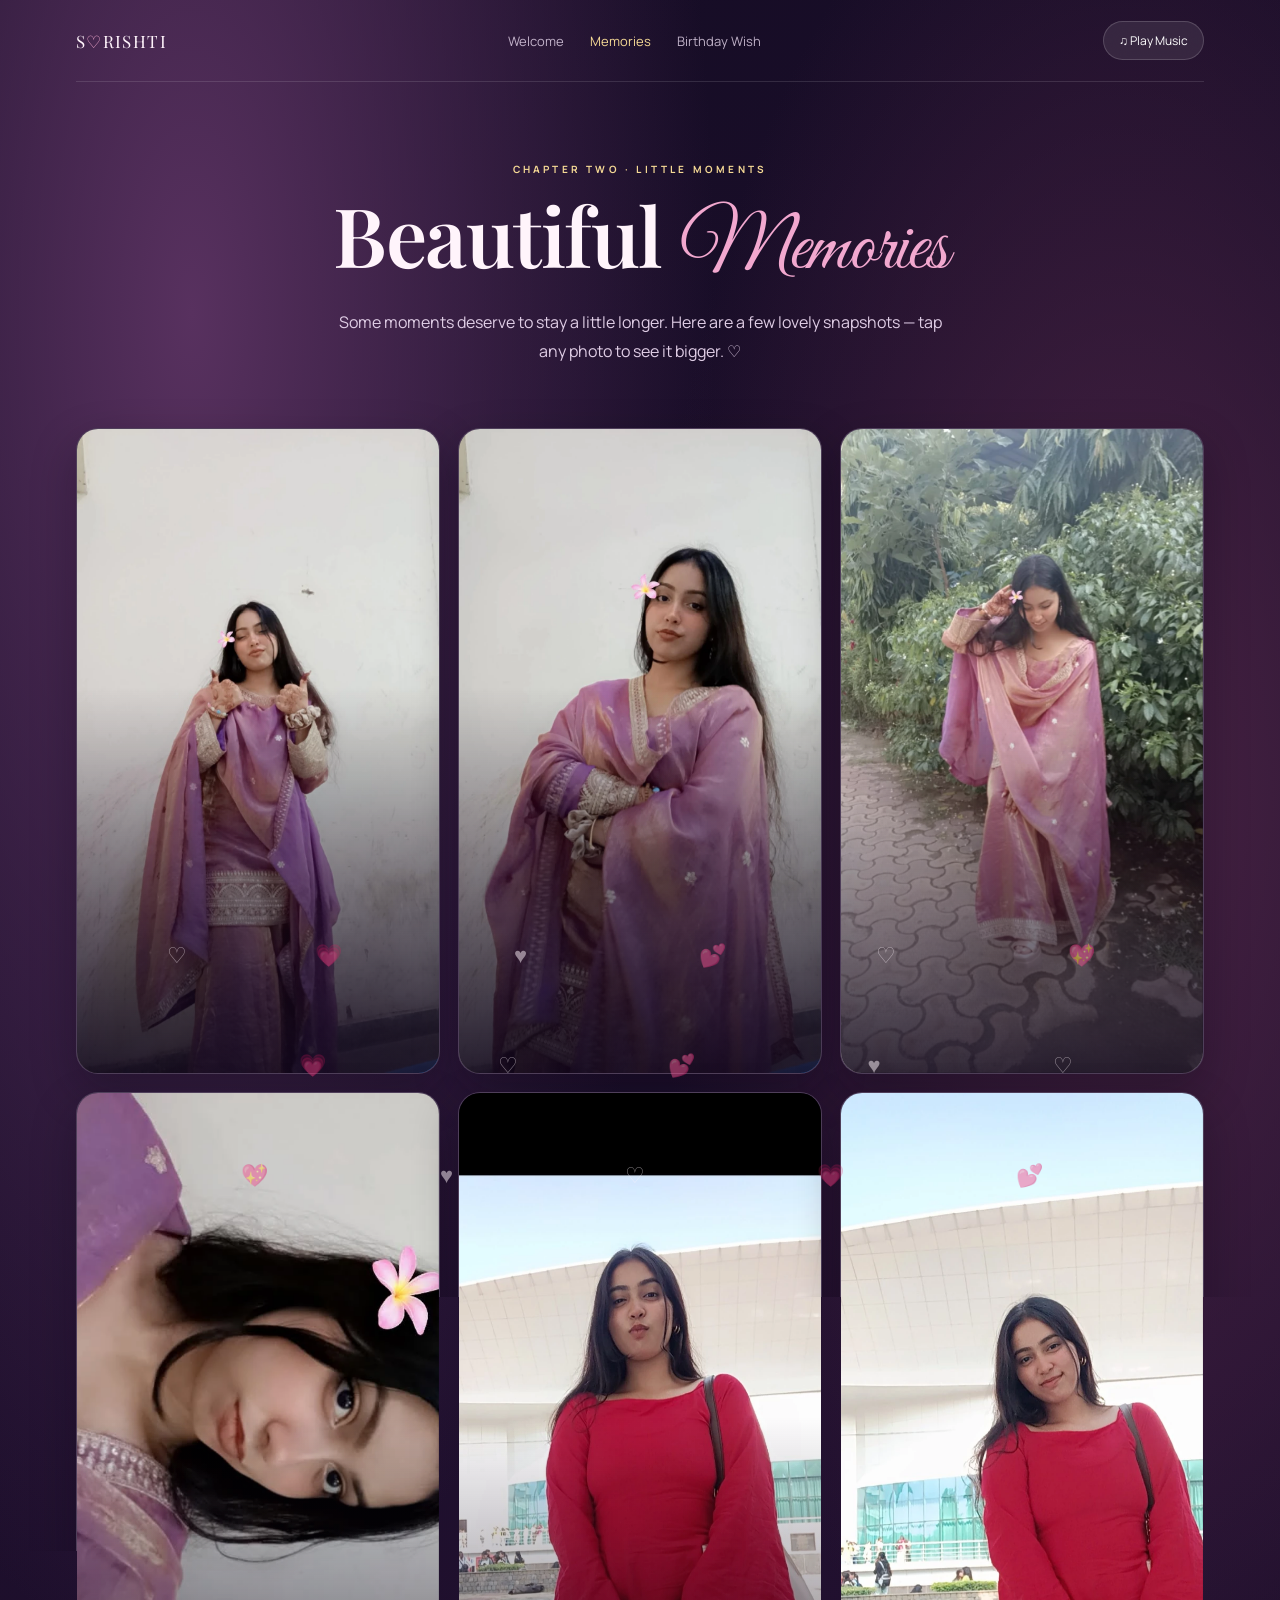
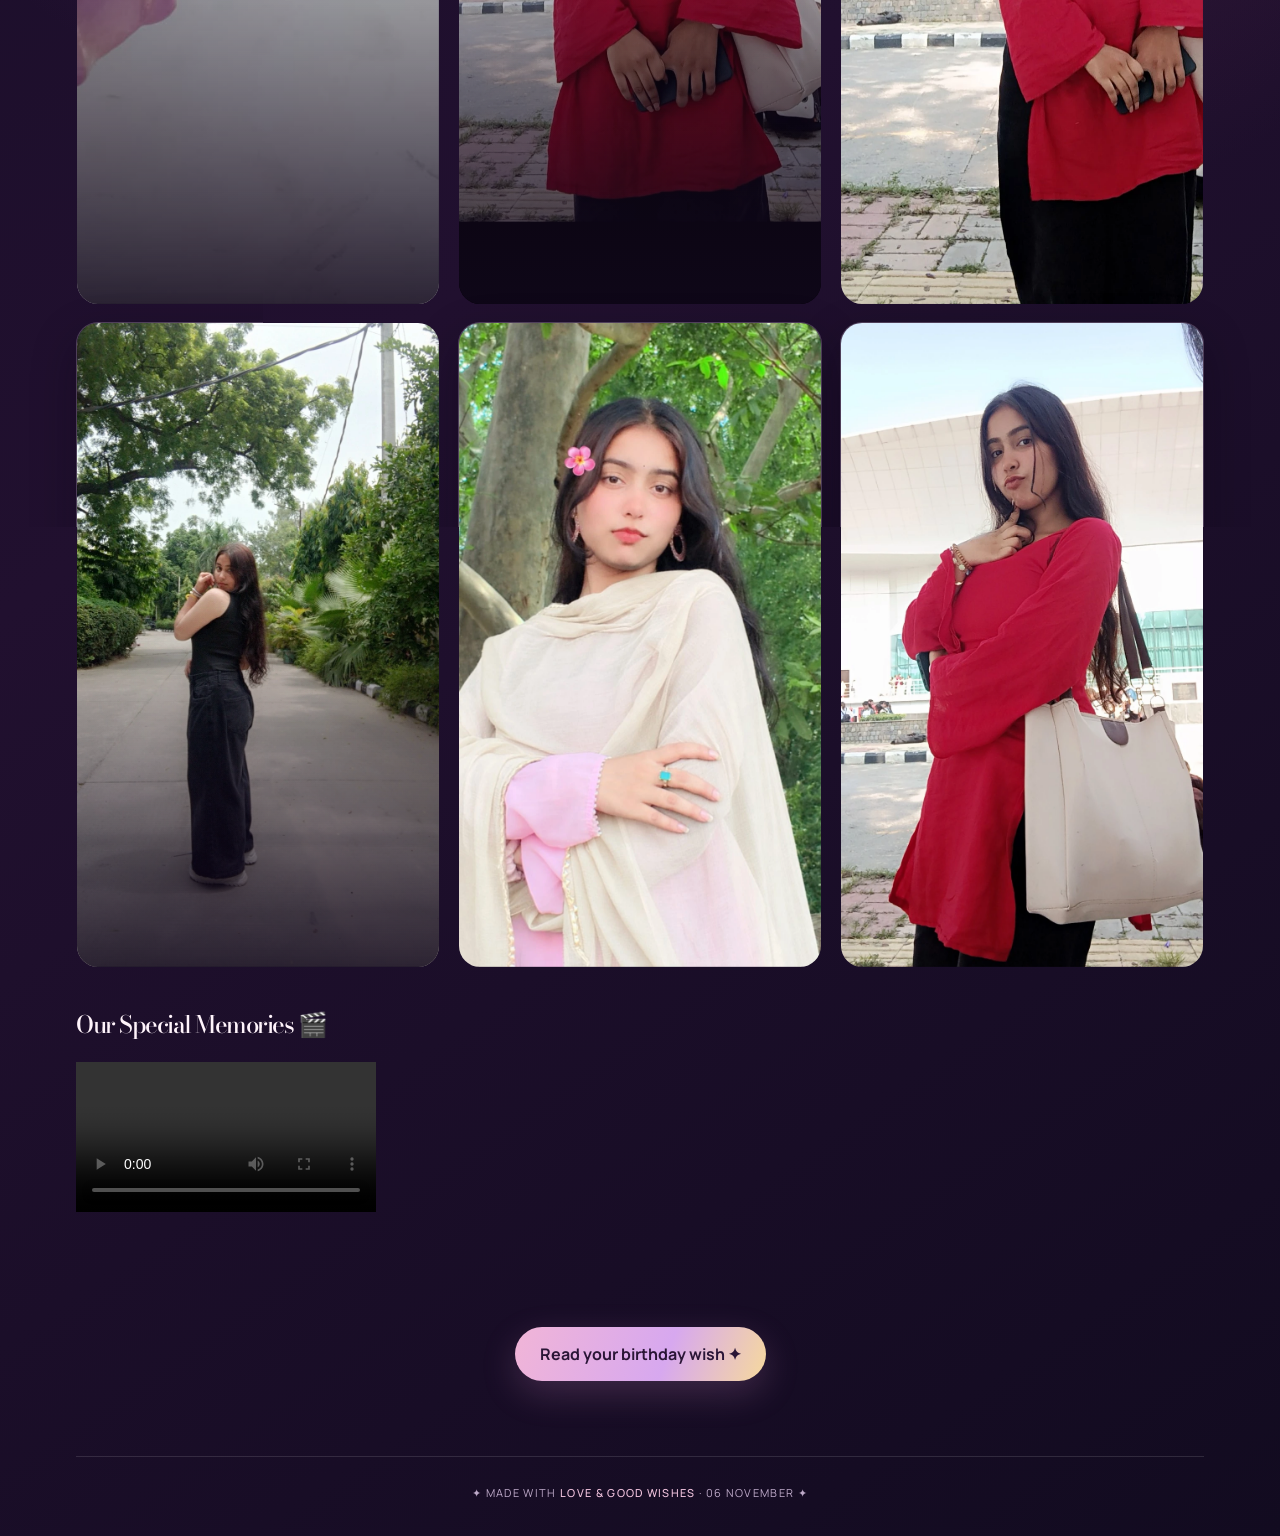
==== commit f671ce3f: "Rename poster="memory-1.webp" to memories.html" ====
--- a/memories.html
+++ b/memories.html
@@ -64,11 +64,9 @@
 <section class="memory-video">
   <h2>Our Special Memories 🎬</h2>
 
-  <video controls playsinline preload="metadata"
-         poster="memory-1.webp"
+  <video controls playsinline preload="metadata
          style="width:100%;max-width:650px;border-radius:20px;">
-    <source src="srishti-video.mp4" type="video/mp4">
-  </video>
+<source src="srishti-video%20(1).mp4" type="video/mp4">  </video>
 </section>
 </section>
 <div class="lightbox" id="lightbox"><button type="button" aria-label="Close">×</button><img src="" alt="Expanded memory"></div>
@@ -80,3 +78,28 @@
 <audio id="birthdayAudio" src="inaam.mp3" preload="auto" loop></audio>
 <script src="app.js"></script>
 </body></html>
+<script>
+const memoryVideo = document.querySelector("video");
+const bgMusic = document.querySelector("audio");
+
+let musicWasPlaying = false;
+
+if (memoryVideo && bgMusic) {
+  memoryVideo.addEventListener("play", () => {
+    musicWasPlaying = !bgMusic.paused;
+    bgMusic.pause();
+  });
+
+  memoryVideo.addEventListener("pause", () => {
+    if (musicWasPlaying && !memoryVideo.ended) {
+      bgMusic.play().catch(() => {});
+    }
+  });
+
+  memoryVideo.addEventListener("ended", () => {
+    if (musicWasPlaying) {
+      bgMusic.play().catch(() => {});
+    }
+  });
+}
+</script>
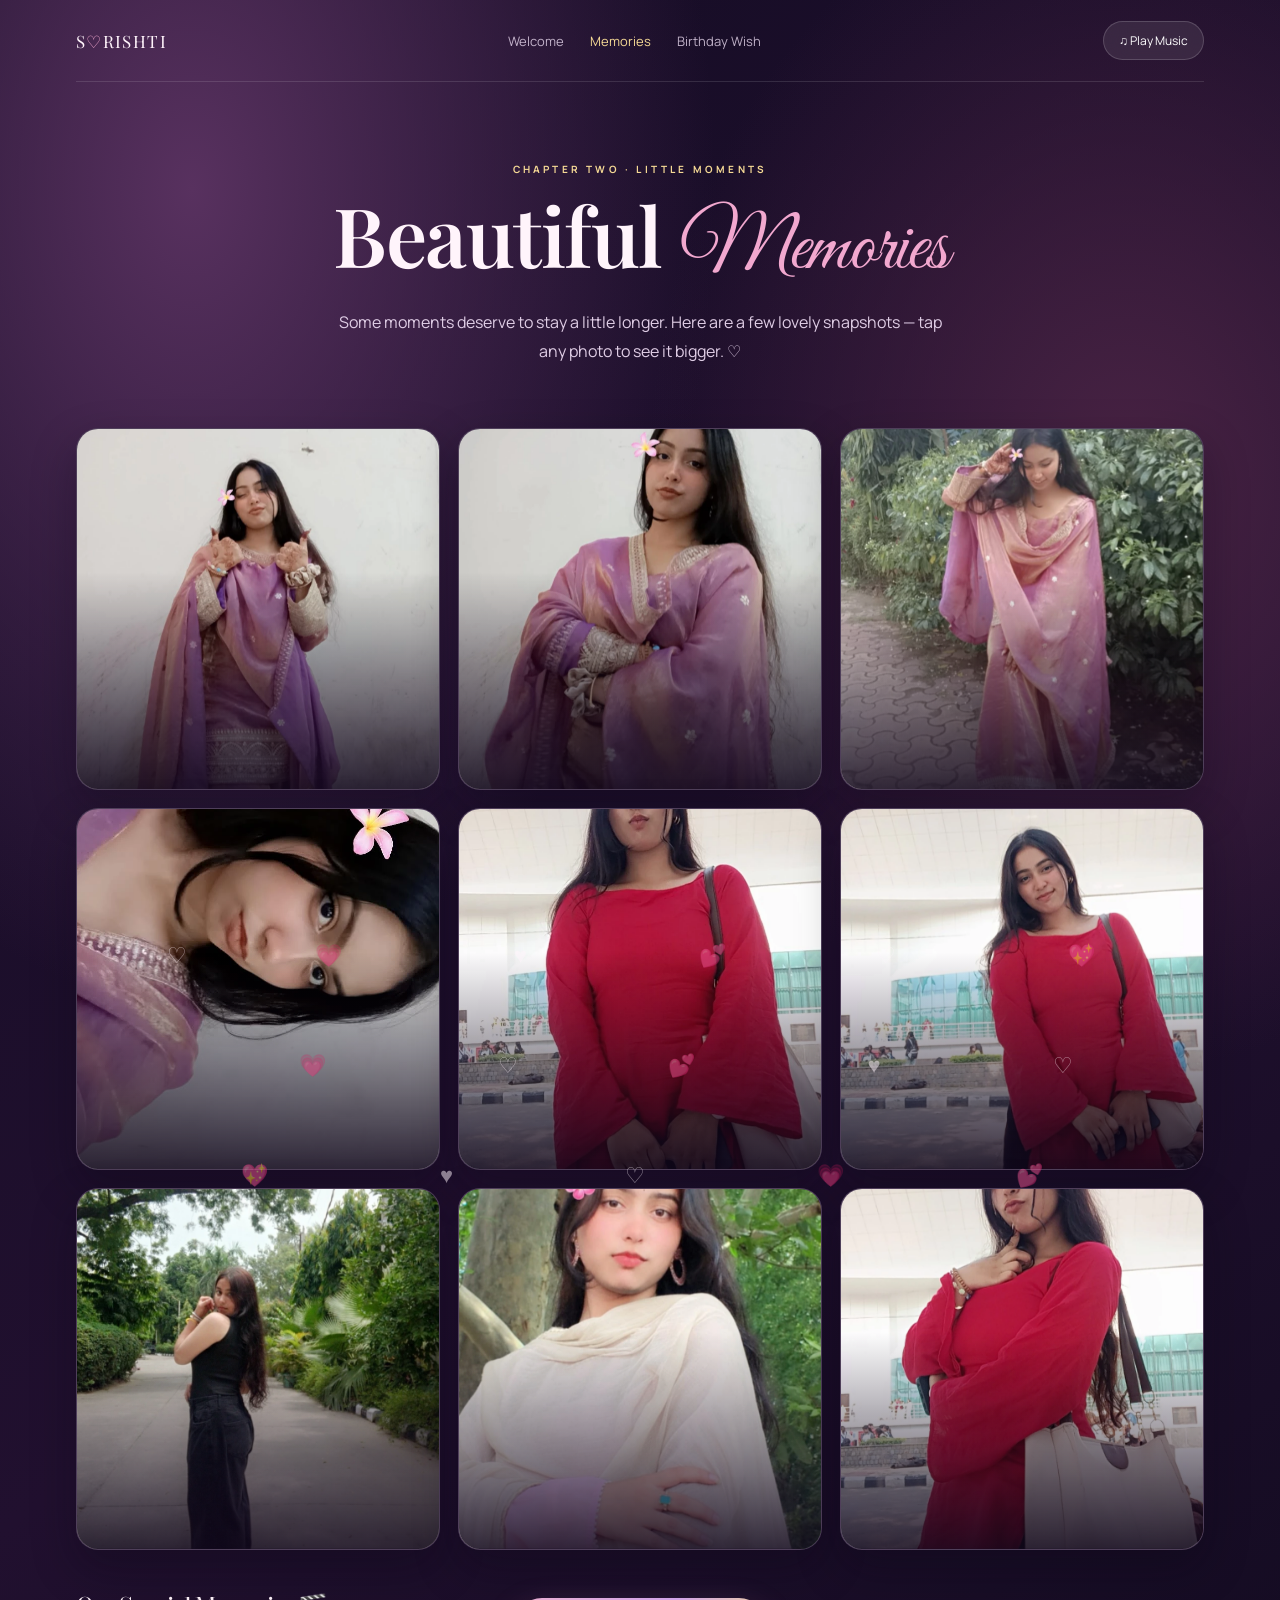
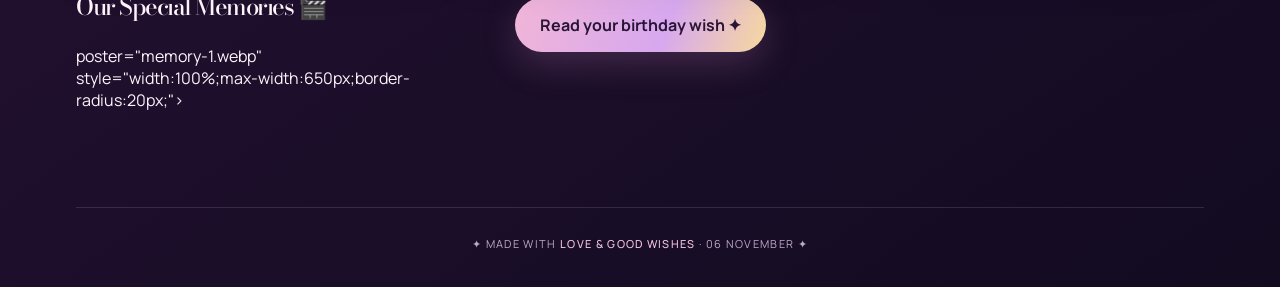
==== commit 6a62d95f: "Update memories.html" ====
--- a/memories.html
+++ b/memories.html
@@ -64,10 +64,7 @@
 <section class="memory-video">
   <h2>Our Special Memories 🎬</h2>
 
-  <video controls playsinline preload="metadata
-         style="width:100%;max-width:650px;border-radius:20px;">
-<source src="srishti-video%20(1).mp4" type="video/mp4">  </video>
-</section>
+ poster="memory-1.webp" style="width:100%;max-width:650px;border-radius:20px;">
 </section>
 <div class="lightbox" id="lightbox"><button type="button" aria-label="Close">×</button><img src="" alt="Expanded memory"></div>
 <div style="text-align:center;padding:0 0 75px"><a class="cta" href="wish.html">Read your birthday wish ✦</a></div>
--- a/style.css
+++ b/style.css
@@ -628,3 +628,35 @@
     letter-spacing: 2px;
   }
 }
+/* GALLERY LAYOUT FIX */
+.gallery {
+  display: grid !important;
+  grid-template-columns: repeat(3, minmax(0, 1fr)) !important;
+  gap: 18px !important;
+  width: 100%;
+}
+
+.gallery .photo-card {
+  width: 100% !important;
+  min-width: 0 !important;
+  min-height: 360px !important;
+  transform: none;
+}
+
+.gallery .photo-card img {
+  width: 100% !important;
+  height: 360px !important;
+  object-fit: cover !important;
+}
+
+@media (max-width: 760px) {
+  .gallery {
+    grid-template-columns: repeat(2, minmax(0, 1fr)) !important;
+  }
+}
+
+@media (max-width: 420px) {
+  .gallery {
+    grid-template-columns: 1fr !important;
+  }
+}
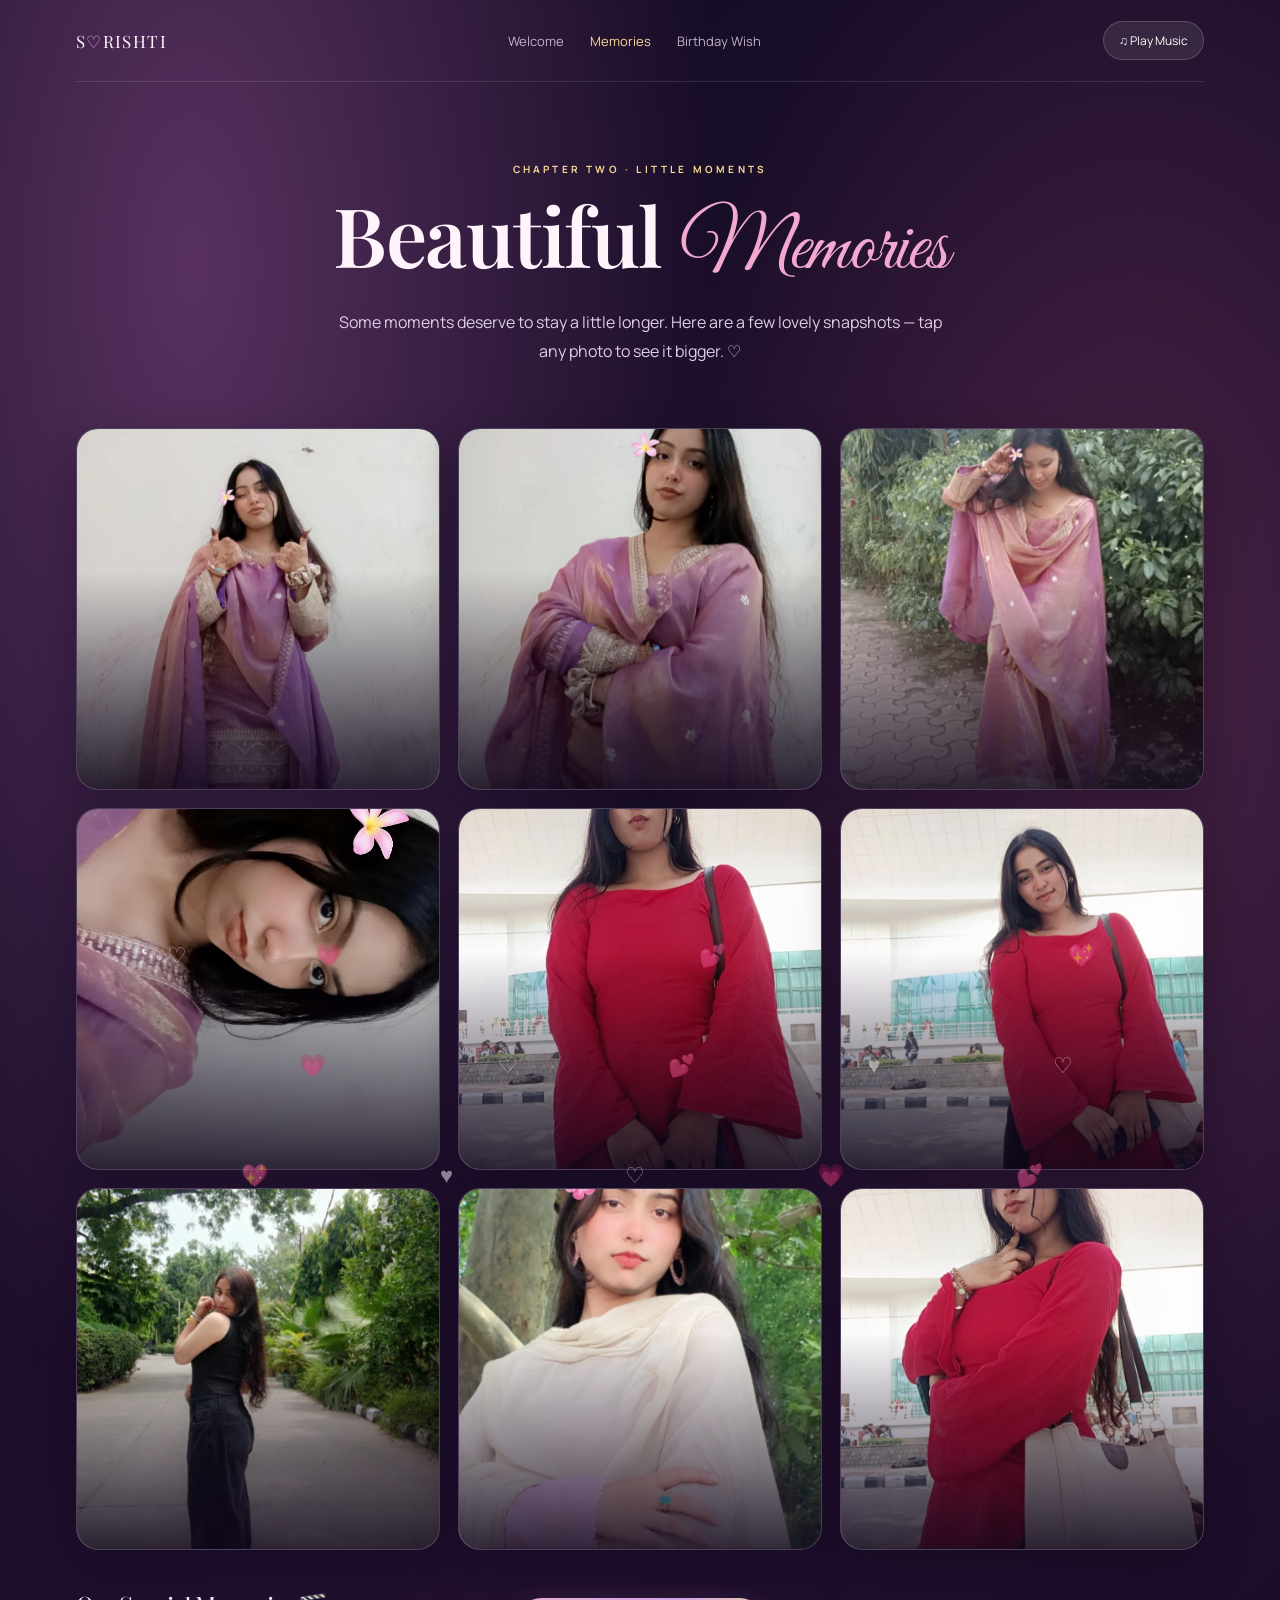
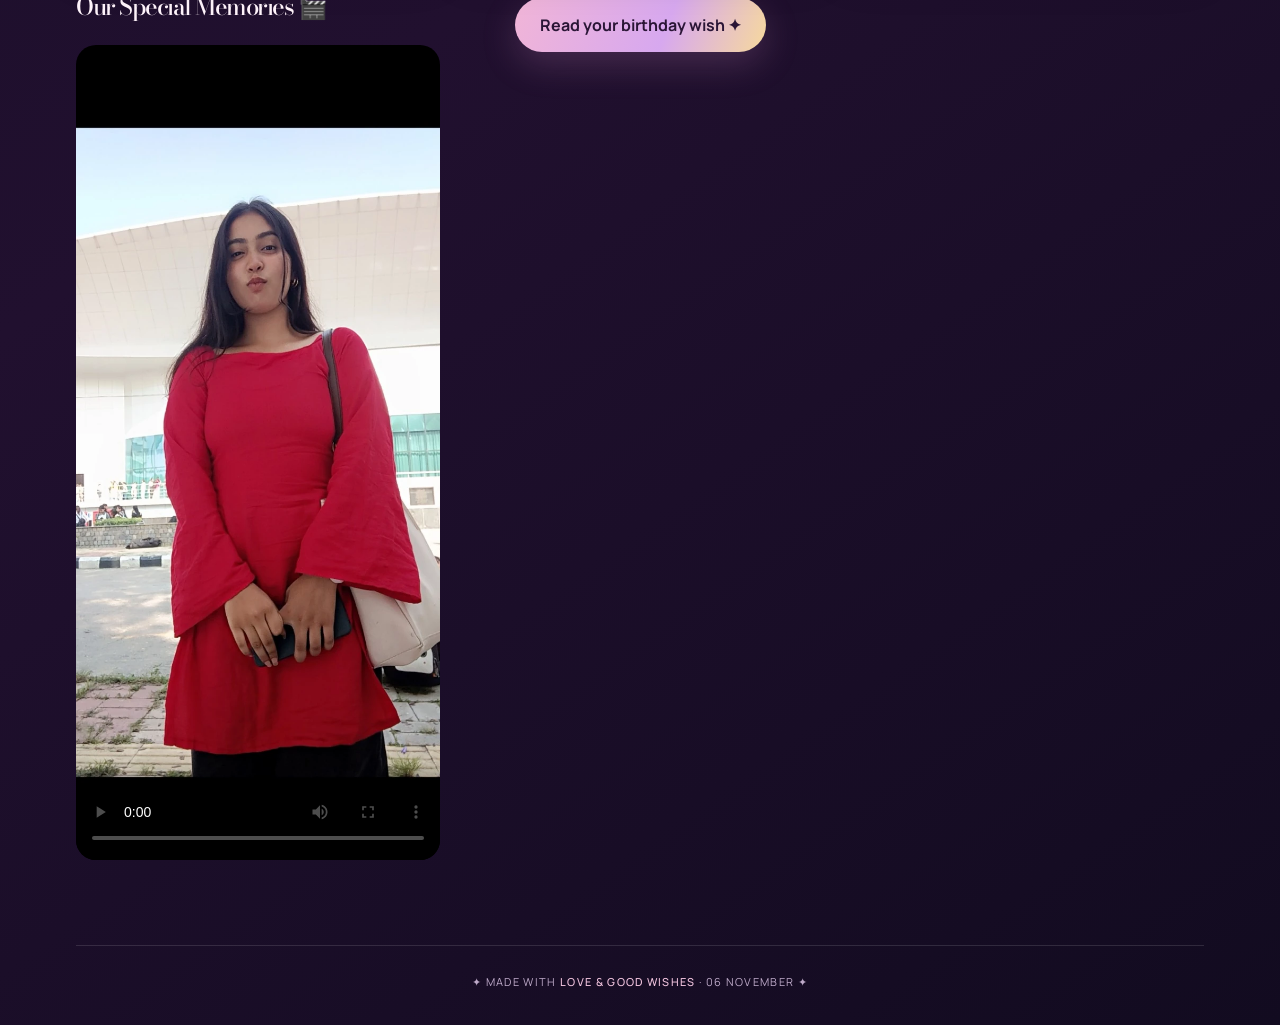
==== commit ee82c21d: "Update memories.html" ====
--- a/memories.html
+++ b/memories.html
@@ -64,7 +64,11 @@
 <section class="memory-video">
   <h2>Our Special Memories 🎬</h2>
 
- poster="memory-1.webp" style="width:100%;max-width:650px;border-radius:20px;">
+<video controls playsinline preload="metadata"
+       poster="memory-1.webp"
+       style="width:100%;max-width:650px;border-radius:20px;">
+  <source src="srishti-video%20(1).mp4" type="video/mp4">
+</video>
 </section>
 <div class="lightbox" id="lightbox"><button type="button" aria-label="Close">×</button><img src="" alt="Expanded memory"></div>
 <div style="text-align:center;padding:0 0 75px"><a class="cta" href="wish.html">Read your birthday wish ✦</a></div>
--- a/style.css
+++ b/style.css
@@ -660,3 +660,37 @@
     grid-template-columns: 1fr !important;
   }
 }
+/* FIX MEMORIES ALBUM */
+.gallery {
+  display: grid !important;
+  grid-template-columns: repeat(3, minmax(0, 1fr)) !important;
+  width: 100% !important;
+  gap: 18px !important;
+}
+
+.gallery .photo-card {
+  width: 100% !important;
+  min-width: 0 !important;
+  min-height: 360px !important;
+  transform: none;
+}
+
+.gallery .photo-card img {
+  display: block;
+  width: 100% !important;
+  height: 360px !important;
+  min-height: 360px !important;
+  object-fit: cover !important;
+}
+
+@media (max-width: 760px) {
+  .gallery {
+    grid-template-columns: repeat(2, minmax(0, 1fr)) !important;
+  }
+}
+
+@media (max-width: 420px) {
+  .gallery {
+    grid-template-columns: 1fr !important;
+  }
+}
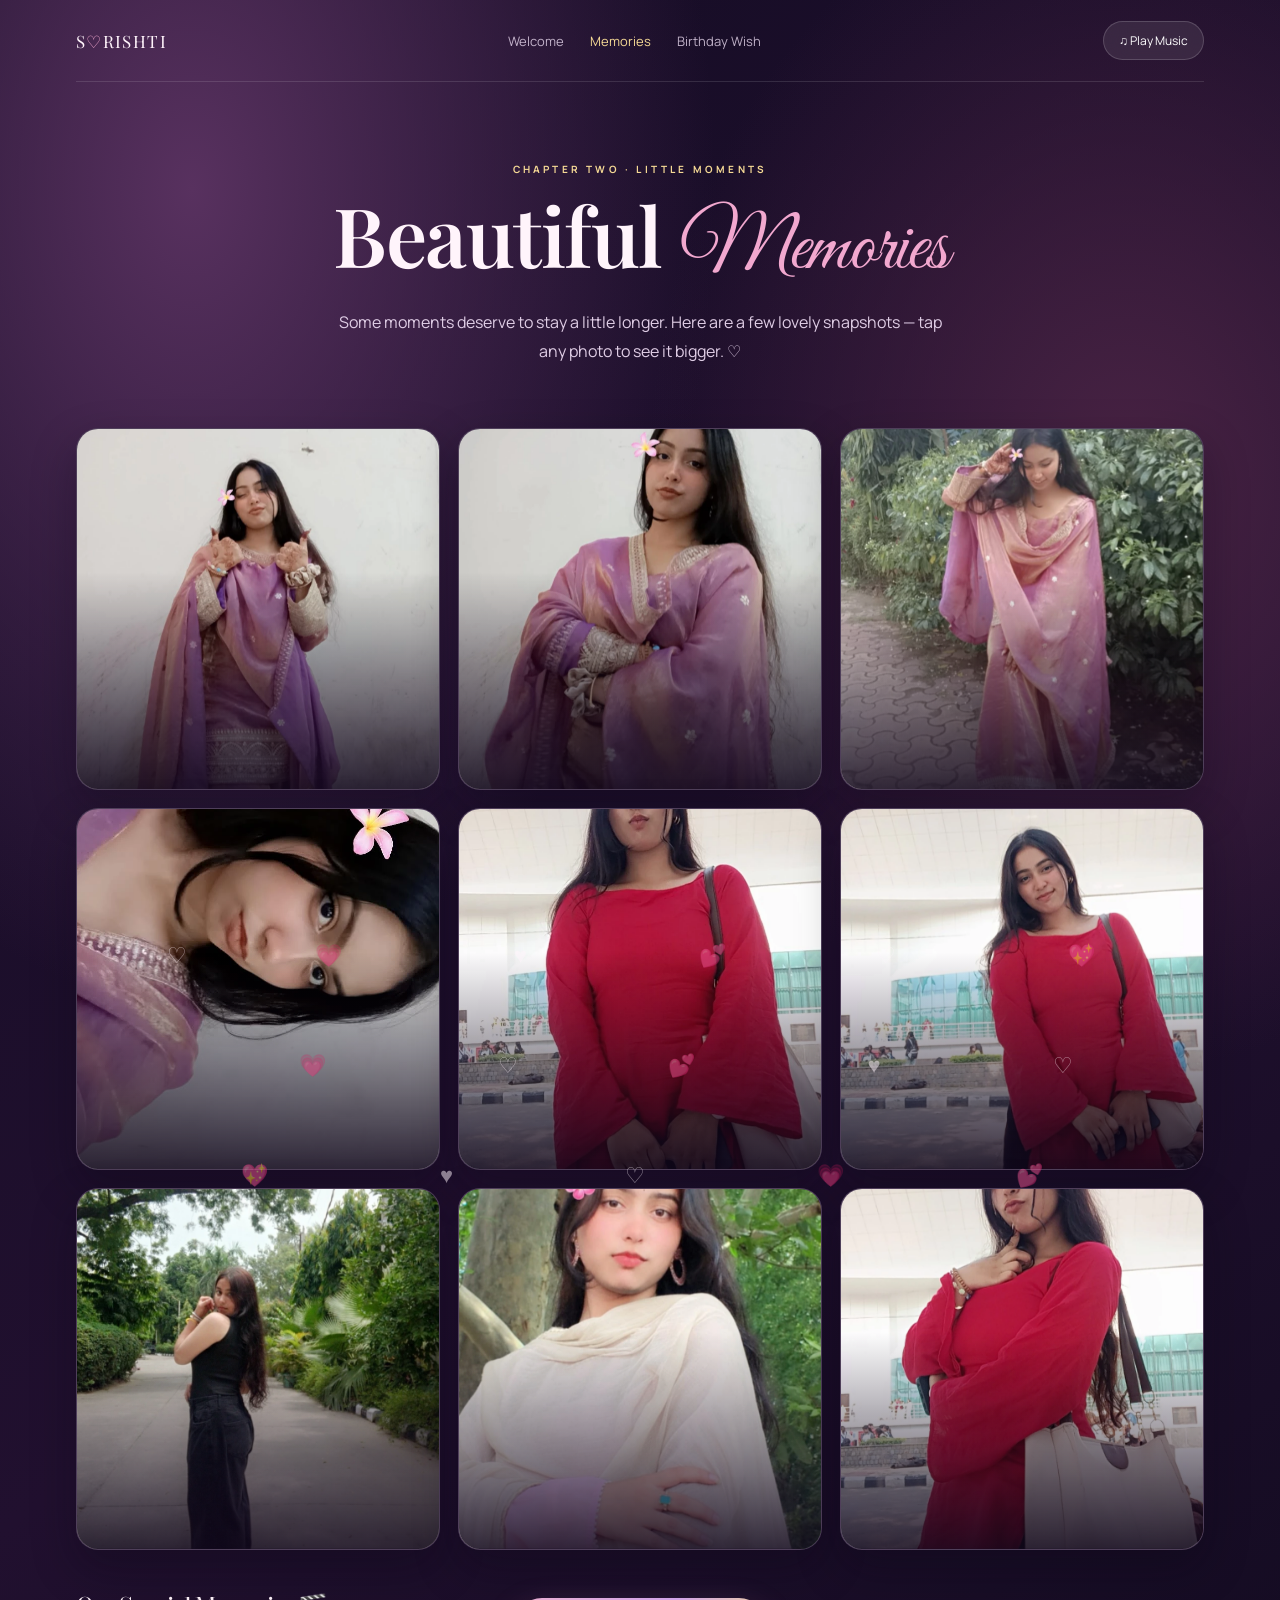
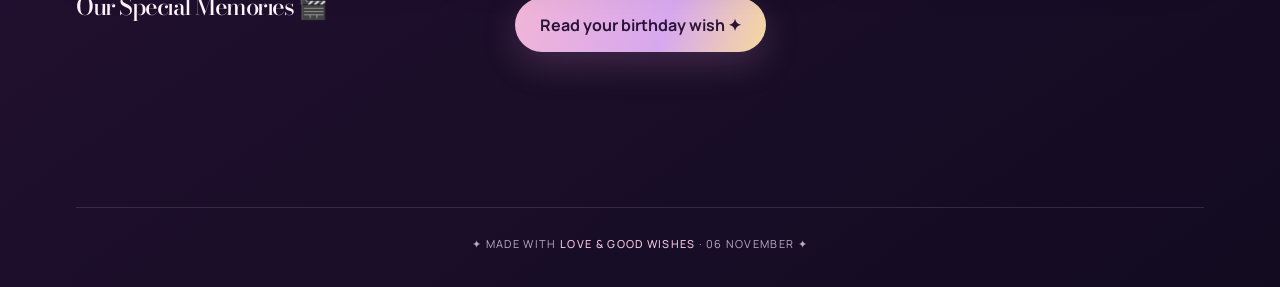
==== commit 49af57fd: "Update memories.html" ====
--- a/memories.html
+++ b/memories.html
@@ -63,12 +63,6 @@
 </article>
 <section class="memory-video">
   <h2>Our Special Memories 🎬</h2>
-
-<video controls playsinline preload="metadata"
-       poster="memory-1.webp"
-       style="width:100%;max-width:650px;border-radius:20px;">
-  <source src="srishti-video%20(1).mp4" type="video/mp4">
-</video>
 </section>
 <div class="lightbox" id="lightbox"><button type="button" aria-label="Close">×</button><img src="" alt="Expanded memory"></div>
 <div style="text-align:center;padding:0 0 75px"><a class="cta" href="wish.html">Read your birthday wish ✦</a></div>
